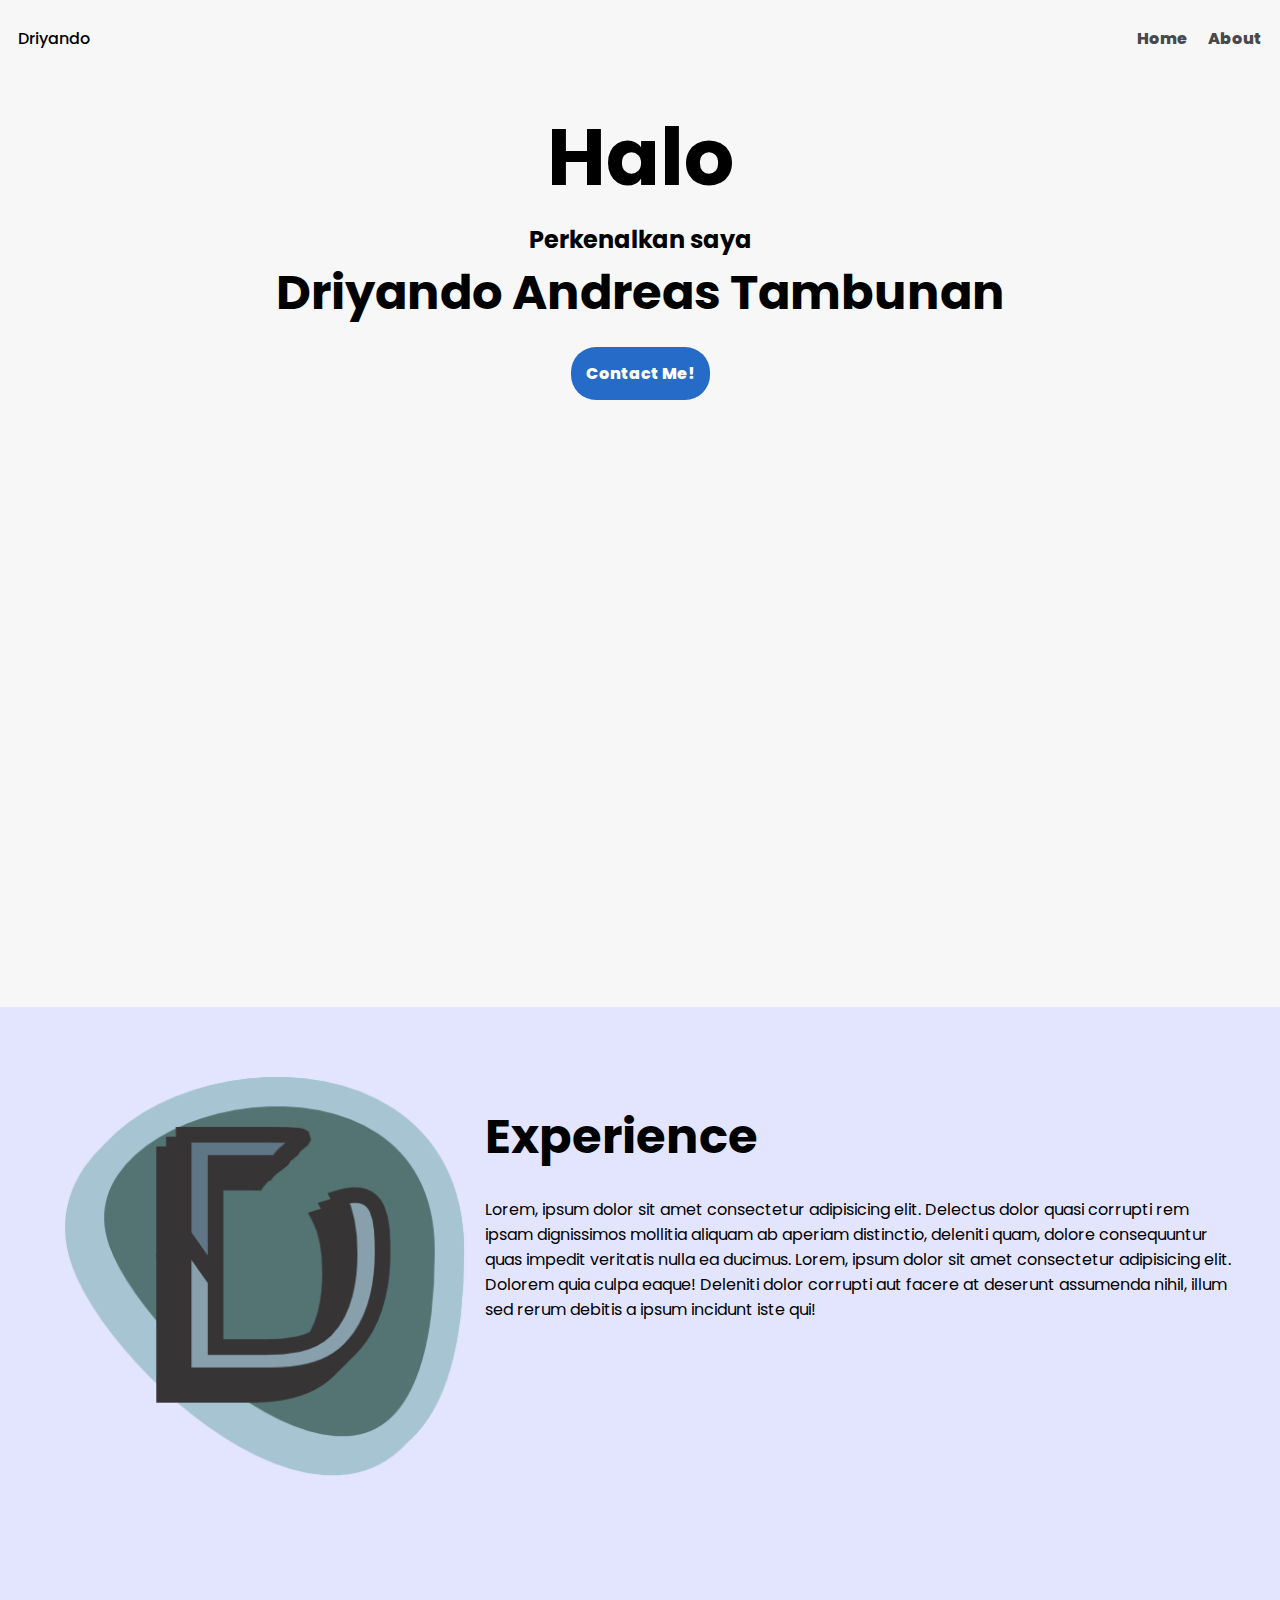
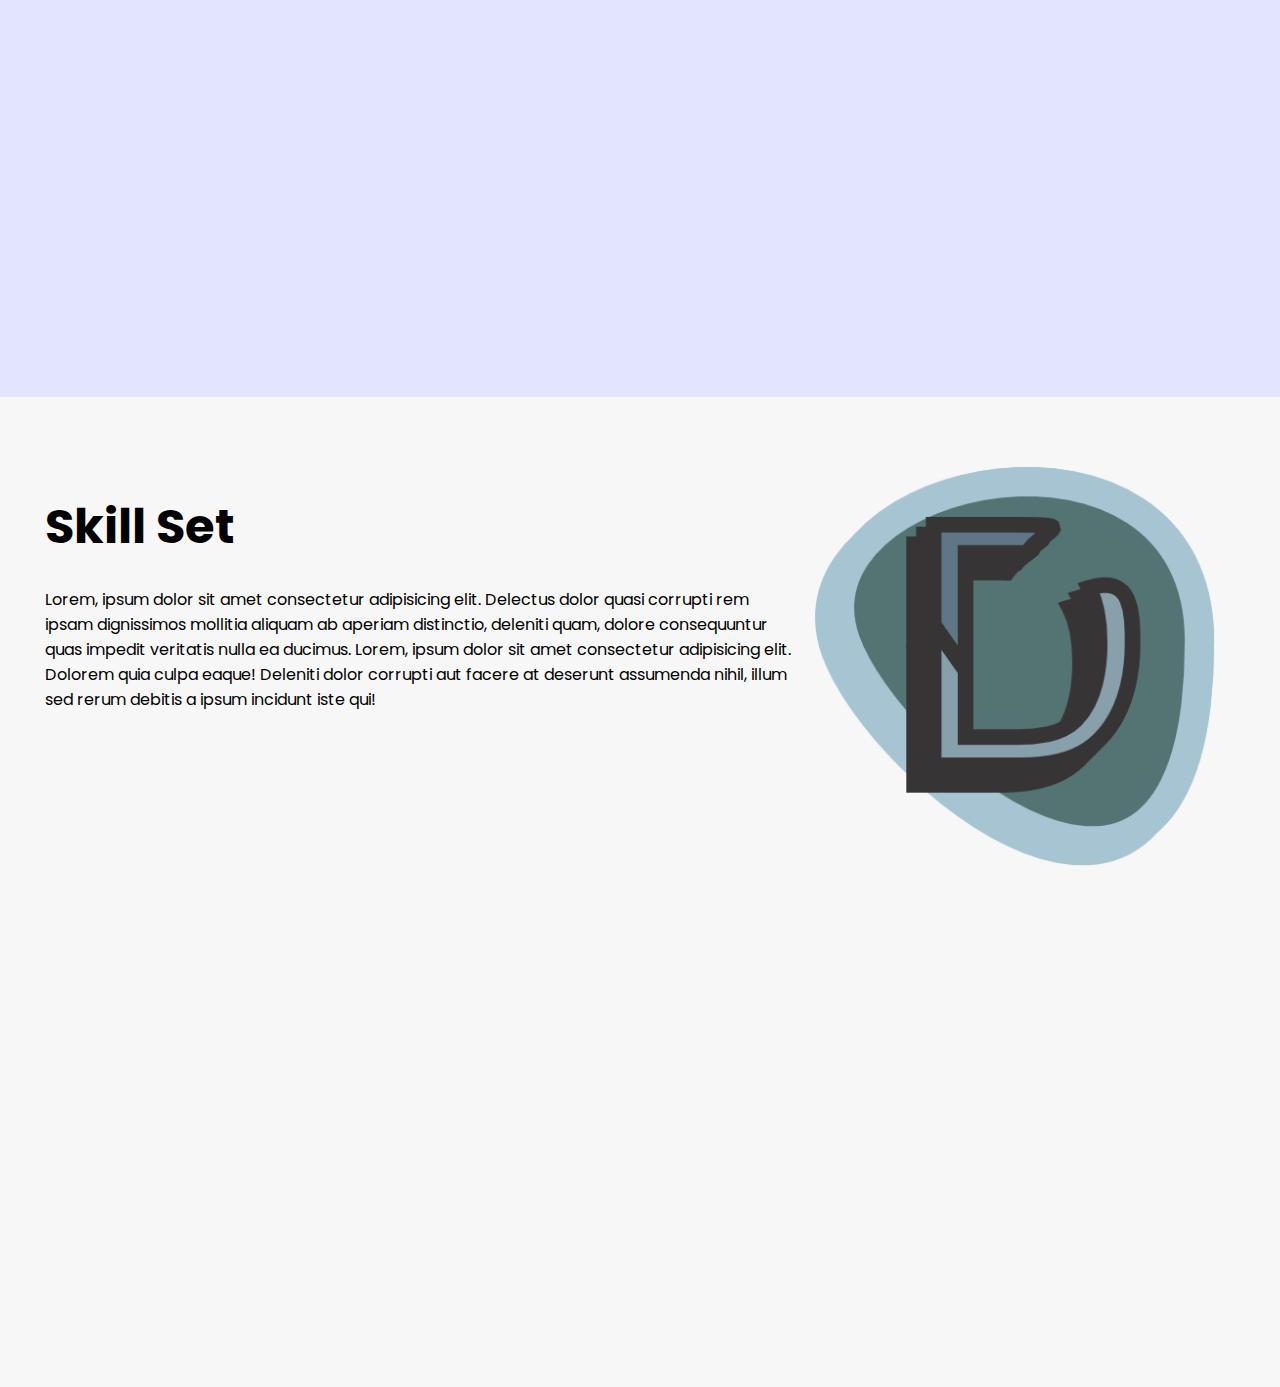
==== index.html @ 817a97de "Portfolio Website dengan HTML+CSS+JS" ====
<!DOCTYPE html>
<html lang="en">
  <head>
    <meta charset="UTF-8" />
    <meta http-equiv="X-UA-Compatible" content="IE=edge" />
    <meta name="viewport" content="width=device-width, initial-scale=1.0" />
    <link rel="preconnect" href="https://fonts.googleapis.com" />
    <link rel="preconnect" href="https://fonts.gstatic.com" crossorigin />
    <link rel="icon" href="/src/img/icon/dat-1.png" type="image/gif" />
    <link
      href="https://fonts.googleapis.com/css2?family=Poppins:wght@300&display=swap"
      rel="stylesheet"
    />
    <title>Driyando Andreas Tambunan</title>
    <link rel="stylesheet" href="/src/css/index.css" />
  </head>
  <body>
    <nav class="nav">
      <div>
        <!-- <a href="#"
          ><img class="logo" src="/src/img/icon/dat-1.png" alt="DAT"
        /></a> -->
      </div>
      <div class="nav-title">
        Driyando
      </div>
      <div class="nav-items">
        <ul>
          <li><a href="#">Home</a></li>
          <li><a href="#">About</a></li>
        </ul>
      </div>
      <div class="mobile">
        <button>
          <img
            onclick="toggle()"
            class="mobile-menu"
            src="/src/img/icon/menu.png"
            alt=""
          />
        </button>
        <ul class="nav-mobile" id="toggleMobile">
          <li><a href="#">Home</a></li>
          <li><a href="#">About</a></li>
        </ul>
      </div>
    </nav>
    <section class="container">
      <h1 class="greeting">Halo</h1>
      <h3 class="intro">Perkenalkan saya</h3>
      <h1 class="name">Driyando Andreas Tambunan</h1>
      <div class="btn-wrapper">
        <a href="#" class="btn-large">Contact Me!</a>
      </div>
    </section>
    <section class="container-flex-secondary">
      <div class="container-content">
        <img class="img-responsive" src="./src/img/icon/dat.png" alt="" />
      </div>
      <div class="container-content">
        <h3>Experience</h3>
        <p class="txt-justify">Lorem, ipsum dolor sit amet consectetur adipisicing elit. Delectus dolor quasi corrupti rem ipsam dignissimos mollitia aliquam ab aperiam distinctio, deleniti quam, dolore consequuntur quas impedit veritatis nulla ea ducimus. Lorem, ipsum dolor sit amet consectetur adipisicing elit. Dolorem quia culpa eaque! Deleniti dolor corrupti aut facere at deserunt assumenda nihil, illum sed rerum debitis a ipsum incidunt iste qui! </p>
      </div>
    </section>
    <section class="container-flex-primary">
      <div class="container-content">
        <h3>Skill Set</h3>
        <p class="txt-justify">Lorem, ipsum dolor sit amet consectetur adipisicing elit. Delectus dolor quasi corrupti rem ipsam dignissimos mollitia aliquam ab aperiam distinctio, deleniti quam, dolore consequuntur quas impedit veritatis nulla ea ducimus. Lorem, ipsum dolor sit amet consectetur adipisicing elit. Dolorem quia culpa eaque! Deleniti dolor corrupti aut facere at deserunt assumenda nihil, illum sed rerum debitis a ipsum incidunt iste qui! </p>
      </div>
      <div class="container-content">
        <img class="img-responsive" src="./src/img/icon/dat.png" alt="" />
      </div>
    </section>
  </body>
  <script src="/src/js/index.js"></script>
</html>
---- src/css/index.css ----
body {
  font-family: "Poppins", sans-serif;
  margin: 0;
  background-color: #f7f7f7;
}
h3{
  margin-block-start: 0.5em;
  margin-block-end: 0.5em;
  font-size: 3rem;
}
nav {
  background-color: #f7f7f7;
  position: sticky;
  top: 0;
  display: flex;
  padding: 1em 0.5em;
}
ul {
  margin: 0;
  list-style: none;
}
li {
  padding: 10px;
  display: block;
  float: left;
}
a {
  color: #48494b;
  text-decoration: none;
  font-weight: 800;
}
.nav-title {
  display: inline-block;
  padding: 10px;
  font-weight: 500;
}
.nav-items {
  display: flex;
  margin-left: auto;
  font-weight: 600;
}
.logo {
  width: 39px;
  height: auto;
}
.mobile {
  display: flex;
  margin-left: auto;
}
.mobile-menu {
  display: flex;
  width: 32px;
  height: 32px;
  padding: 5px;
  cursor: pointer;
}
.nav-mobile {
  position: absolute;
  top: 70px;
  left: 0;
  right: 0;
  background-color: #f7f7f7;
  transform: translateX(-100%);
  transition: 0.6s;
}
.show-mobile-item{
  transform: translateX(-0%);
  transition: 0.6s;
}
.nav-logo {
  padding: 10px;
  width: 32px;
  height: 32px;
}
.container{
    padding: 15px;
    height: 100vh;
}
.greeting{
    margin: 5px;
    text-align: center;
    font-size: 5rem;
}
.intro{
    margin: 0;
    text-align: center;
    font-size: 1.5rem;
}
.name{
    margin-top: 0;
    text-align: center;
    font-size: 3rem;
}
button{
  border: none;
  margin: 0;
  padding: 0;
  background-color: transparent;
}
.btn-large{
  border-radius: 25px;
  background-color: rgb(37, 107, 199);
  padding: 15px;
  text-align: center;
  color: #ffff;
}
.btn-large:hover{
  background-color: #072531;
  transition: 0.5s ease-in;
}
.btn-wrapper{
  text-align: center;
}
.container-flex-secondary{
  background-color: rgb(227, 229, 255);
  justify-content: space-around;
  padding: 45px;
  display: flex;
  height: 100vh;
}
.container-flex-primary{
  background-color: #f7f7f7;
  justify-content: space-around;
  padding: 45px;
  height: 100vh;
  display: flex;
}
.container-content{
  padding-top: 25px;
  padding-bottom: 25px;
}
.img-responsive{
  width: 420px;
  height: auto;
  padding-left: 20px;
  padding-right: 20px;
}
.txt-jutify{
  text-align: justify;
}
li>a:hover{
  color: #42b8e7;
}
@media only screen and (max-width: 640px) {
  .nav-items {
    display: none;
  }
  li {
    text-align: center;
    float: none;
  }
  ul {
    padding: 0;
  }
  .img-responsive{
    width: 300px;
    height: auto;
  }
  .container-flex-primary{
    flex-direction: column;
    padding: 45px;
    display: flex;
    height: auto;
  }
  .container-flex-secondary{
    flex-direction: column;
    padding: 45px;
    display: flex;
    height: auto;
  }
  .container-content{
    display: flex;
    align-self: center;
    flex-direction: column;
  }
}
@media only screen and (min-width: 641px) {
  .mobile {
    display: none;
  }
  .img-responsive{
    width: 260px;
    height: auto;
    padding-left: 20px;
    padding-right: 20px;
  }
  .mobile-menu {
    display: none;
  }
  .nav-menu {
    display: none;
  }
}
@media only screen and (min-width: 980px) {
  .mobile {
    display: none;
  }
  .img-responsive{
    width: 400px;
    height: auto;
    padding-left: 20px;
    padding-right: 20px;
  }
  .mobile-menu {
    display: none;
  }
  .nav-menu {
    display: none;
  }
}
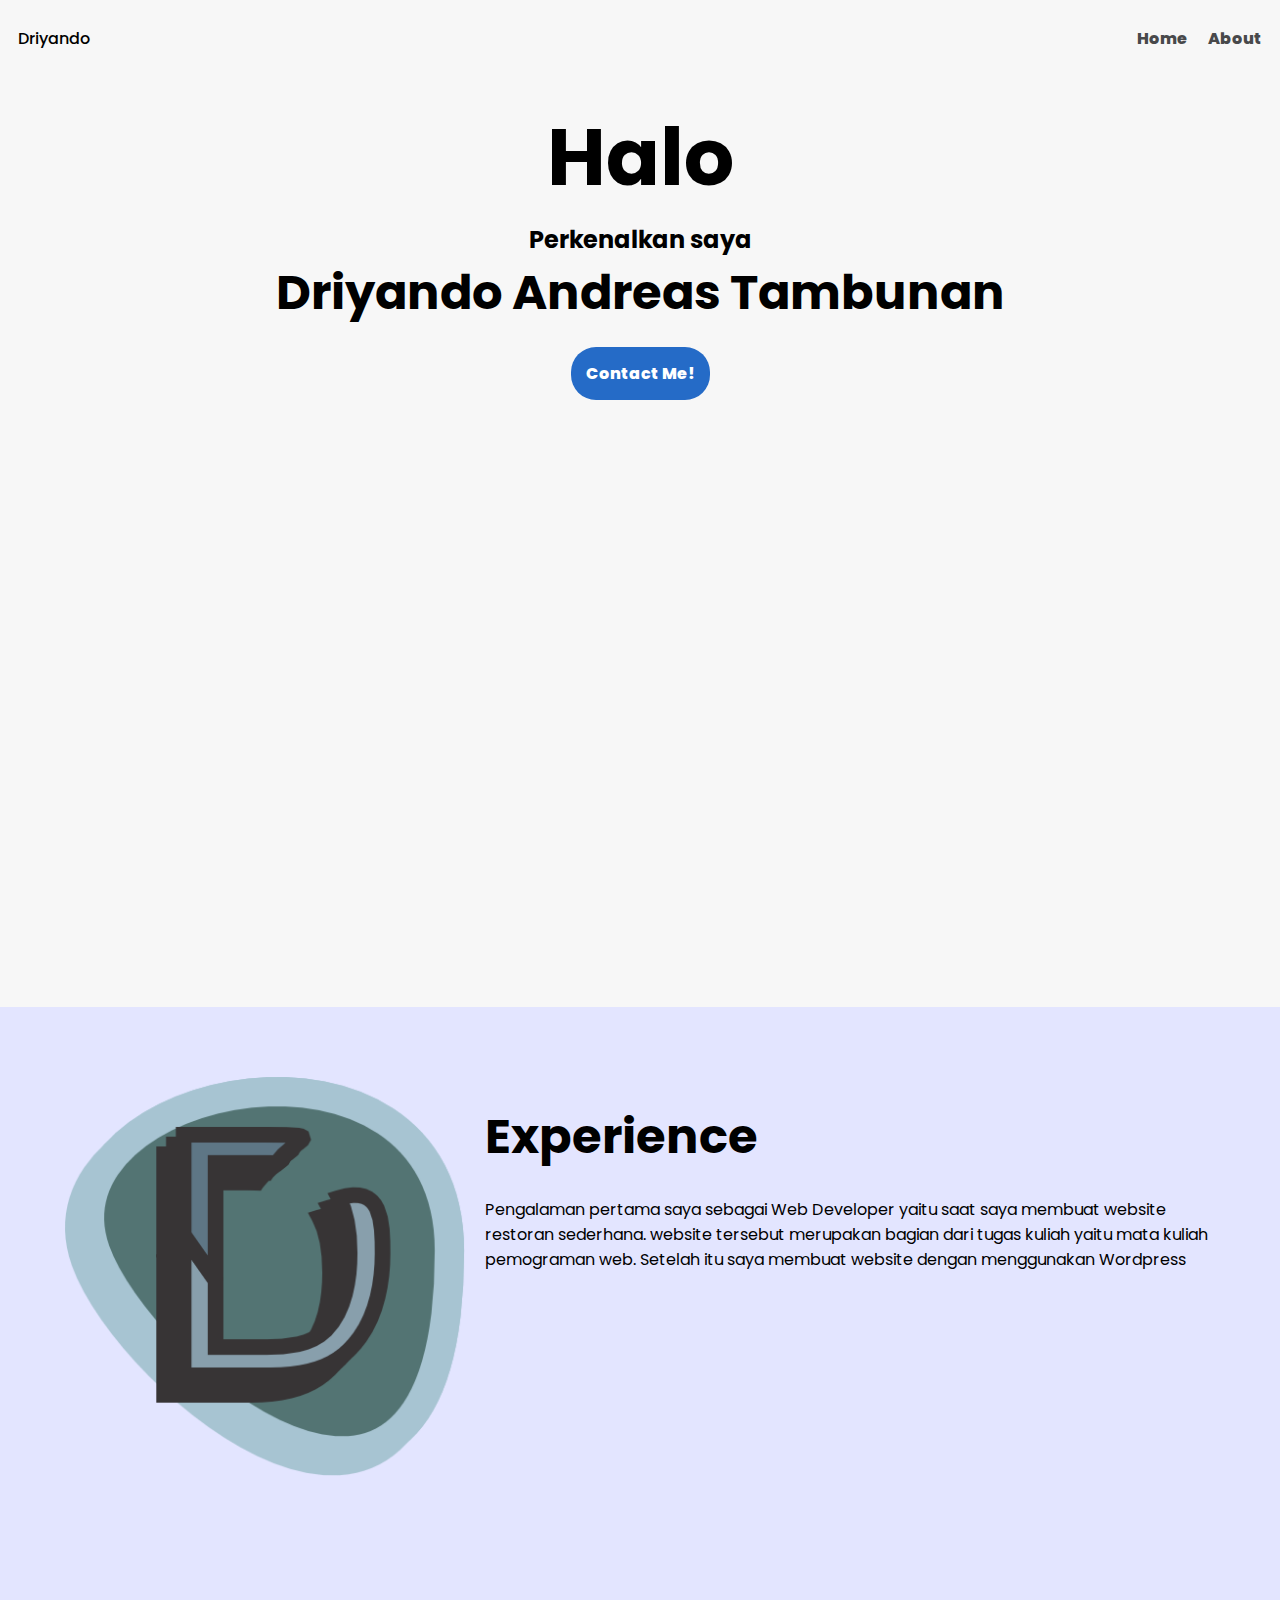
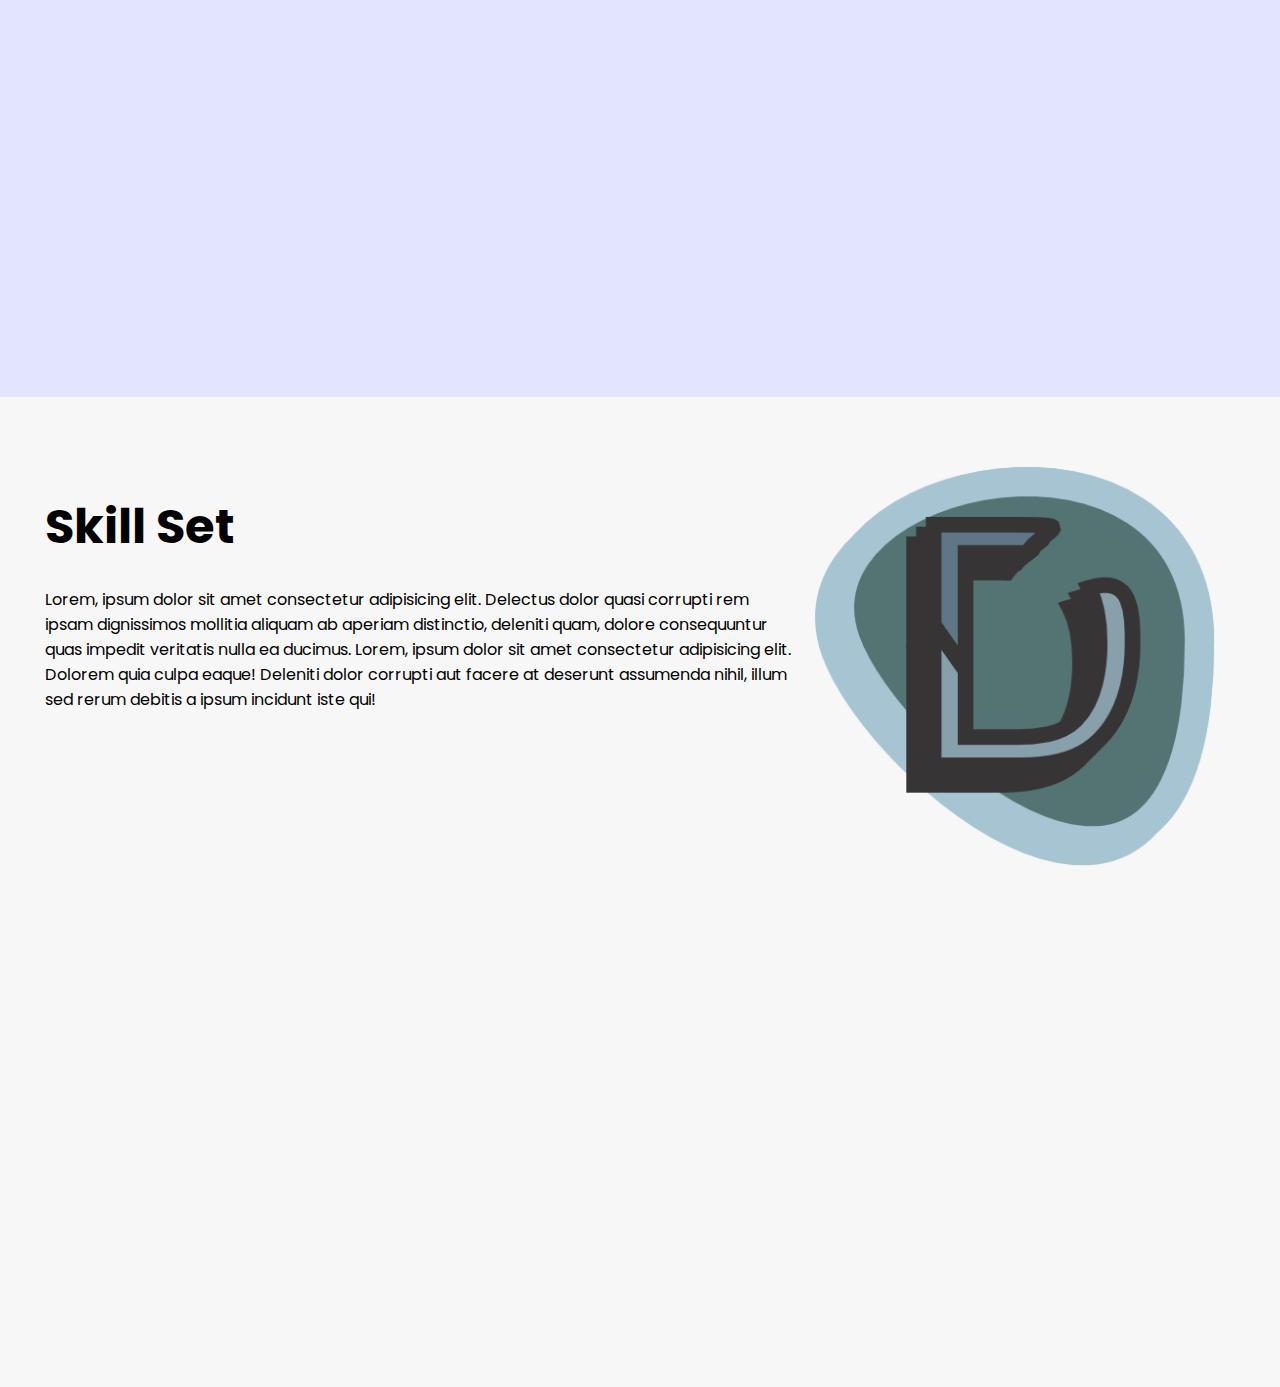
==== commit 93521afc: "Update content experience" ====
--- a/index.html
+++ b/index.html
@@ -59,7 +59,7 @@
       </div>
       <div class="container-content">
         <h3>Experience</h3>
-        <p class="txt-justify">Lorem, ipsum dolor sit amet consectetur adipisicing elit. Delectus dolor quasi corrupti rem ipsam dignissimos mollitia aliquam ab aperiam distinctio, deleniti quam, dolore consequuntur quas impedit veritatis nulla ea ducimus. Lorem, ipsum dolor sit amet consectetur adipisicing elit. Dolorem quia culpa eaque! Deleniti dolor corrupti aut facere at deserunt assumenda nihil, illum sed rerum debitis a ipsum incidunt iste qui! </p>
+        <p class="txt-justify">Pengalaman pertama saya sebagai Web Developer yaitu saat saya membuat website restoran sederhana. website tersebut merupakan bagian dari tugas kuliah yaitu mata kuliah pemograman web. Setelah itu saya membuat website dengan menggunakan Wordpress </p>
       </div>
     </section>
     <section class="container-flex-primary">
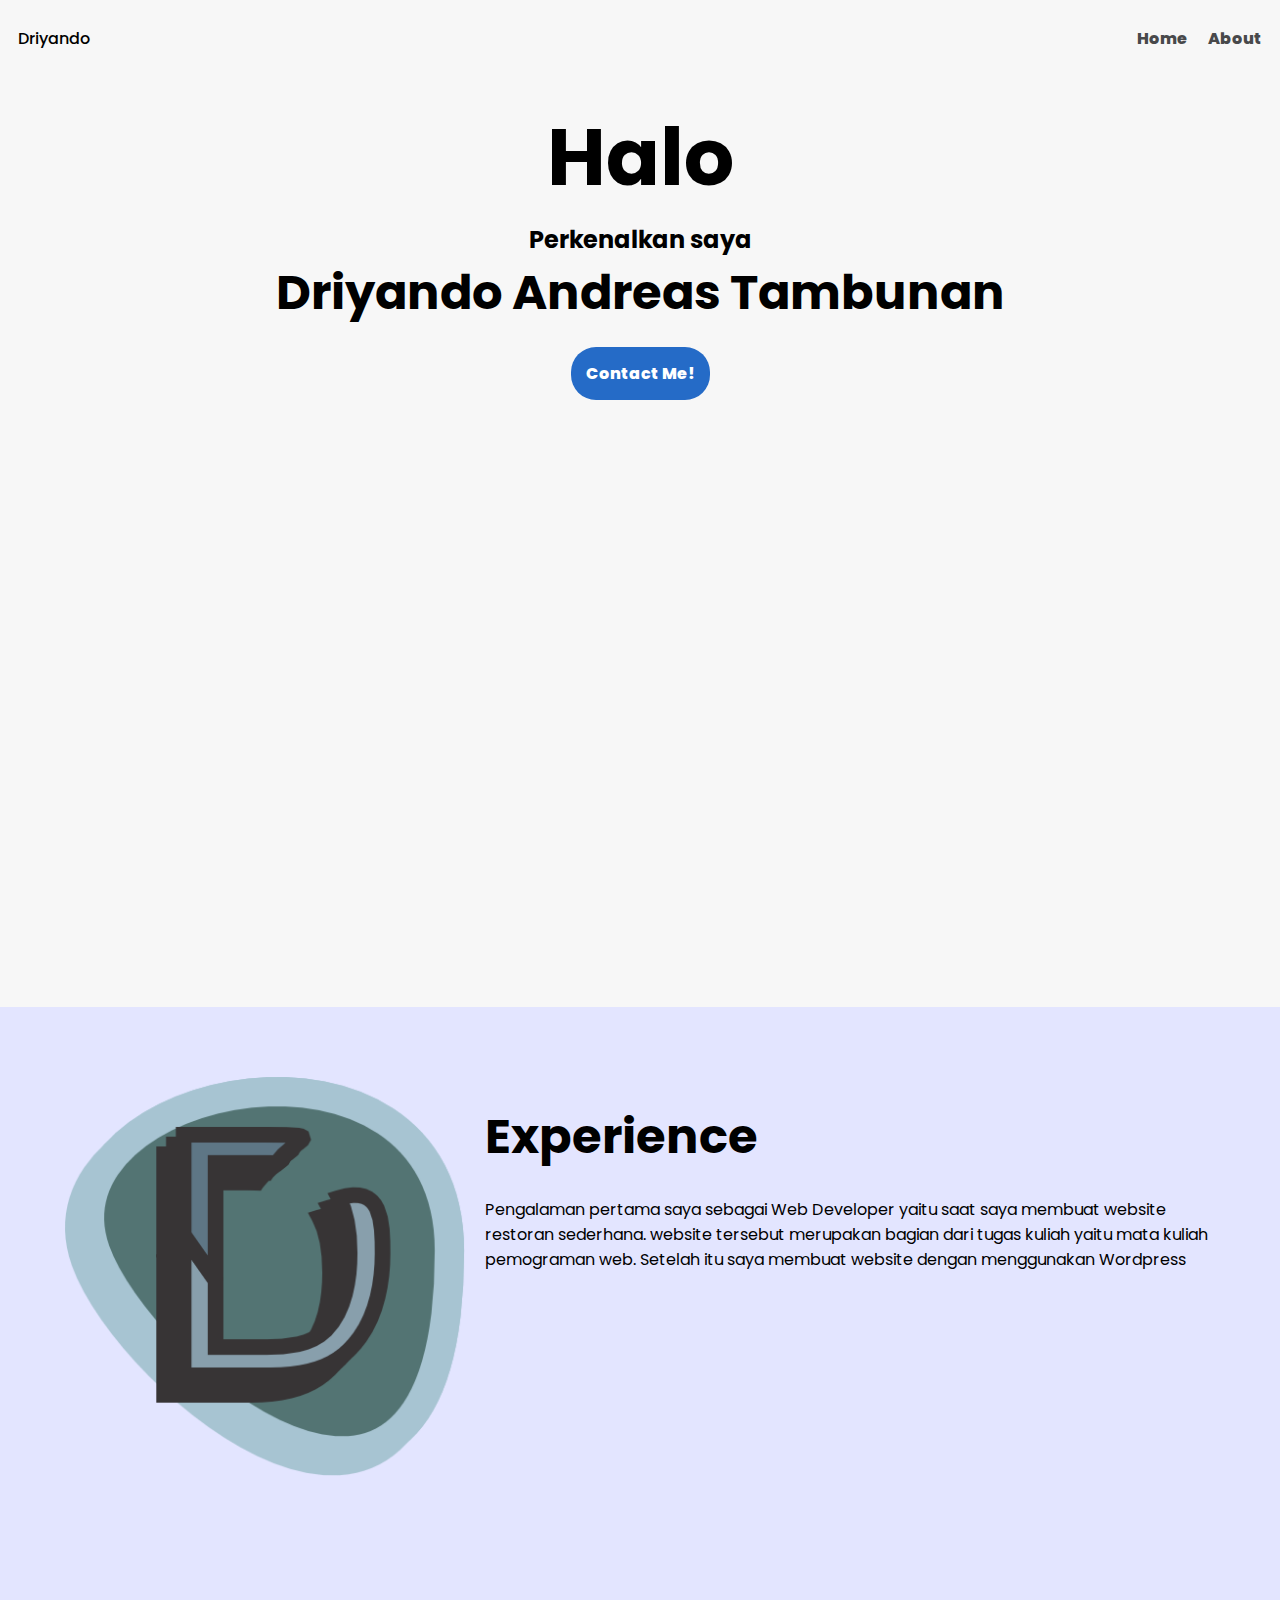
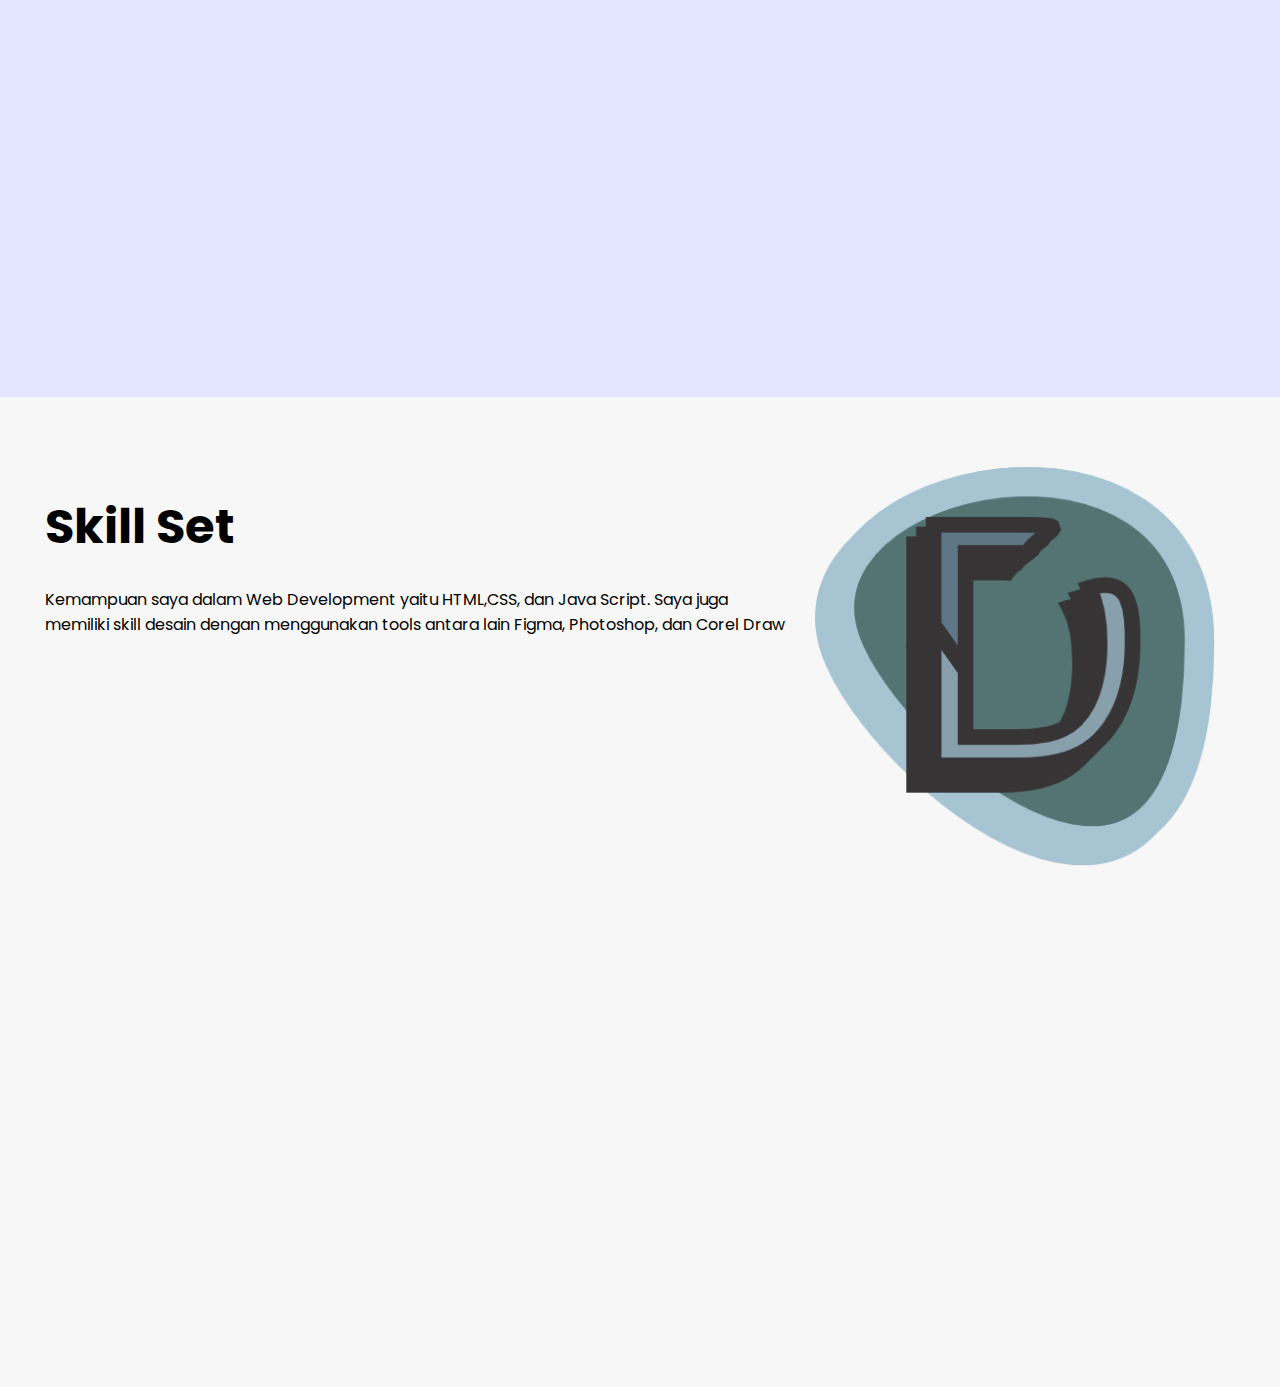
==== commit 6de53d70: "Update content skill set" ====
--- a/index.html
+++ b/index.html
@@ -65,7 +65,7 @@
     <section class="container-flex-primary">
       <div class="container-content">
         <h3>Skill Set</h3>
-        <p class="txt-justify">Lorem, ipsum dolor sit amet consectetur adipisicing elit. Delectus dolor quasi corrupti rem ipsam dignissimos mollitia aliquam ab aperiam distinctio, deleniti quam, dolore consequuntur quas impedit veritatis nulla ea ducimus. Lorem, ipsum dolor sit amet consectetur adipisicing elit. Dolorem quia culpa eaque! Deleniti dolor corrupti aut facere at deserunt assumenda nihil, illum sed rerum debitis a ipsum incidunt iste qui! </p>
+        <p class="txt-justify">Kemampuan saya dalam Web Development yaitu HTML,CSS, dan Java Script. Saya juga memiliki skill desain dengan menggunakan tools antara lain Figma, Photoshop, dan Corel Draw</p>
       </div>
       <div class="container-content">
         <img class="img-responsive" src="./src/img/icon/dat.png" alt="" />
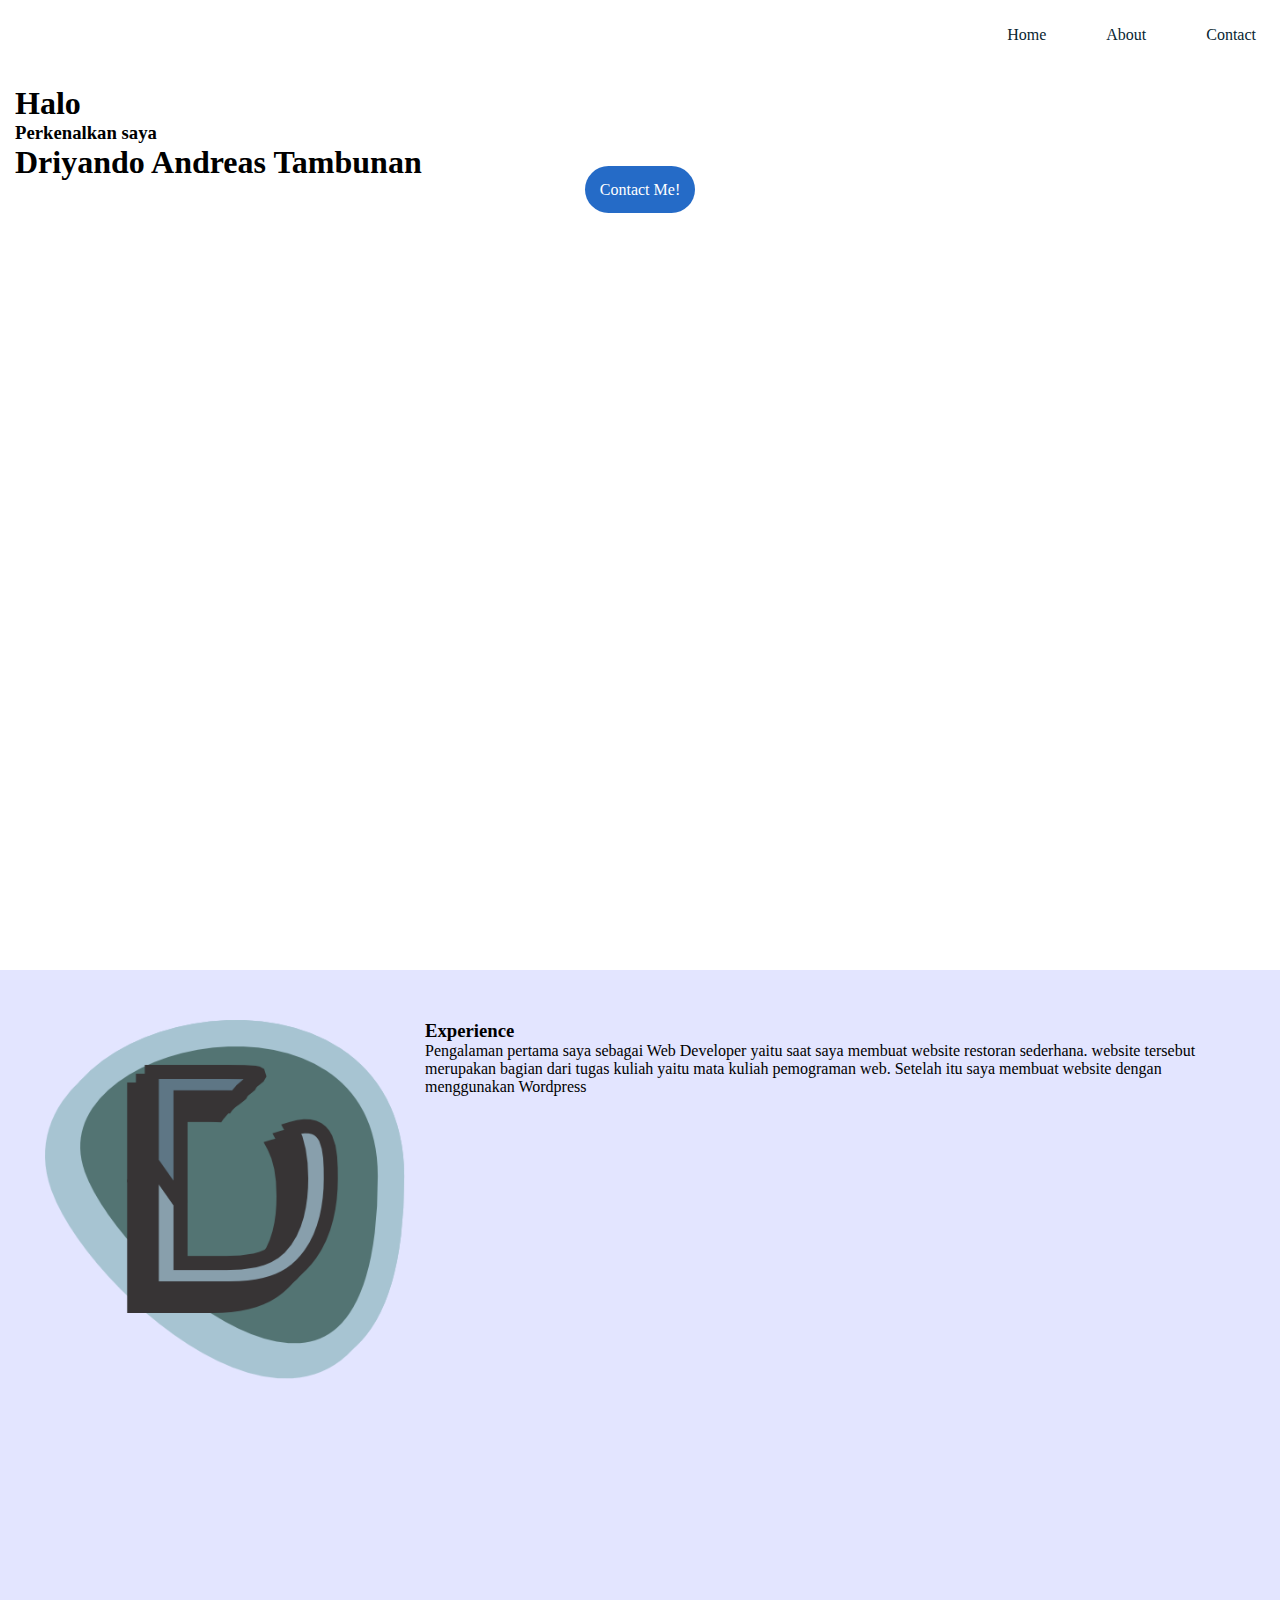
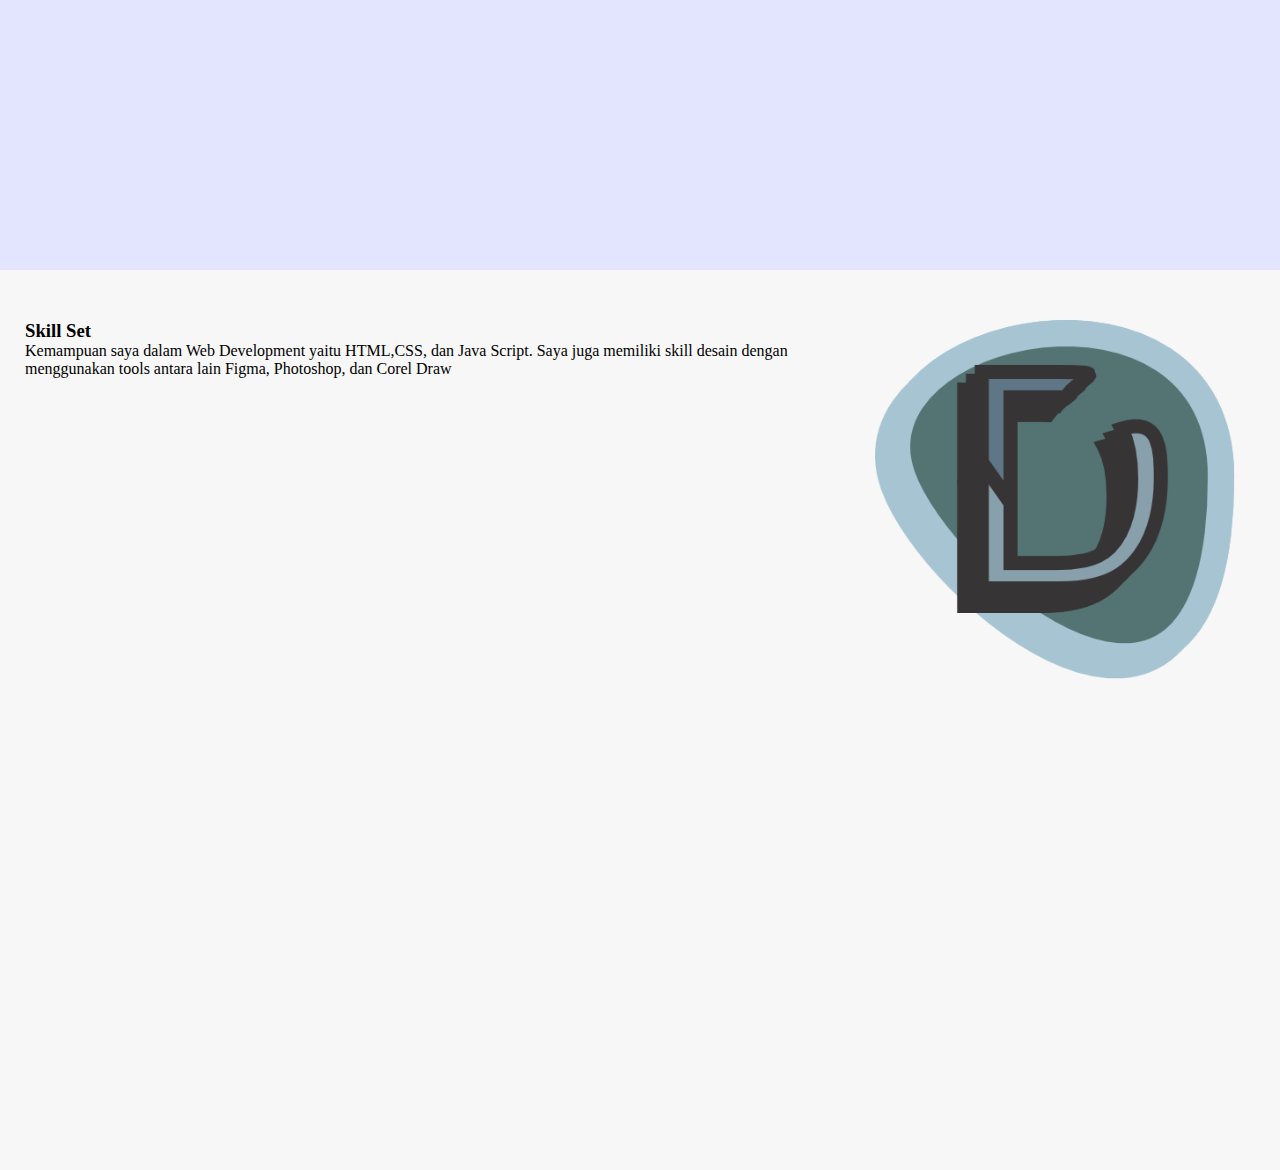
==== commit 1b0130c0: "Update mobile menu humberger" ====
--- a/index.html
+++ b/index.html
@@ -15,13 +15,13 @@
     <link rel="stylesheet" href="/src/css/index.css" />
   </head>
   <body>
-    <nav class="nav">
-      <div>
-        <!-- <a href="#"
+    <nav class="navbar">
+      <!-- <div>
+        <a href="#"
           ><img class="logo" src="/src/img/icon/dat-1.png" alt="DAT"
-        /></a> -->
-      </div>
-      <div class="nav-title">
+        /></a>
+      </div> -->
+      <!-- <div class="nav-title">
         Driyando
       </div>
       <div class="nav-items">
@@ -29,8 +29,14 @@
           <li><a href="#">Home</a></li>
           <li><a href="#">About</a></li>
         </ul>
-      </div>
-      <div class="mobile">
+      </div> -->
+        <a href="#" class="nav-barnding"></a>
+        <ul class="nav-menu">
+          <li class="nav-item"><a href="#" class="nav-link">Home</a></li>
+          <li class="nav-item"><a href="#" class="nav-link">About</a></li>
+          <li class="nav-item"><a href="#" class="nav-link">Contact</a></li>
+        </ul>
+      <!-- <div class="mobile">
         <button>
           <img
             onclick="toggle()"
@@ -43,6 +49,11 @@
           <li><a href="#">Home</a></li>
           <li><a href="#">About</a></li>
         </ul>
+      </div> -->
+      <div class="humberger">
+         <span class="bar"></span>
+         <span class="bar"></span>
+         <span class="bar"></span>
       </div>
     </nav>
     <section class="container">
--- a/src/css/index.css
+++ b/src/css/index.css
@@ -1,4 +1,4 @@
-body {
+/* body {
   font-family: "Poppins", sans-serif;
   margin: 0;
   background-color: #f7f7f7;
@@ -71,12 +71,12 @@
   padding: 10px;
   width: 32px;
   height: 32px;
-}
+} */
 .container{
     padding: 15px;
     height: 100vh;
 }
-.greeting{
+/* .greeting{
     margin: 5px;
     text-align: center;
     font-size: 5rem;
@@ -90,7 +90,7 @@
     margin-top: 0;
     text-align: center;
     font-size: 3rem;
-}
+} */
 button{
   border: none;
   margin: 0;
@@ -114,14 +114,14 @@
 .container-flex-secondary{
   background-color: rgb(227, 229, 255);
   justify-content: space-around;
-  padding: 45px;
+  padding: 25px;
   display: flex;
   height: 100vh;
 }
 .container-flex-primary{
   background-color: #f7f7f7;
   justify-content: space-around;
-  padding: 45px;
+  padding: 25px;
   height: 100vh;
   display: flex;
 }
@@ -135,13 +135,16 @@
   padding-left: 20px;
   padding-right: 20px;
 }
-.txt-jutify{
+/* .txt-jutify{
   text-align: justify;
 }
 li>a:hover{
   color: #42b8e7;
-}
+} */
 @media only screen and (max-width: 640px) {
+  .bar{
+    display: block;
+  }
   .nav-items {
     display: none;
   }
@@ -207,4 +210,87 @@
   .nav-menu {
     display: none;
   }
+}
+*{
+  padding: 0;
+  margin: 0;
+  box-sizing: border-box;
+}
+header{
+  background-color: #f7f7f7;
+}
+li{
+  list-style: none;
+}
+a{
+  color: #072531;
+  text-decoration: none;
+}
+.navbar{
+  min-height: 70px;
+  display: flex;
+  justify-content: space-between;
+  align-items: center;
+  padding: 0 24px;
+}
+.nav-menu{
+  display: flex;
+  justify-content: space-between;
+  align-items: center;
+  gap: 60px;
+}
+.nav-branding{
+  font-size: 2rem;
+}
+.nav-link{
+  transition: 0.7s ease;
+}
+.nav-link:hover{
+  color: #ffff;
+}
+
+/* humberger menu  */
+.humberger{
+  display: none;
+  cursor: pointer;
+}
+.bar{
+  display: block;
+  width: 25px;
+  height: 3px;
+  margin: 5px auto;
+  -webkit-transition: all 0.5s ease-in-out;
+  transition: all 0.5s ease-in-out;
+  background-color: black;
+}
+@media(max-width:768px){
+  .humberger{
+    display: block;
+  }
+  .humberger.active .bar:nth-child(2){
+    opacity: 0;
+  }
+  .humberger.active .bar:nth-child(1){
+    transform: translateY(8px)rotate(45deg);
+  }
+  .humberger.active .bar:nth-child(3){
+    transform: translateY(-8px)rotate(-45deg);
+  }
+  .nav-menu{
+    position: fixed;
+    left: -100%;
+    top: 70px;
+    gap: 0;
+    flex-direction: column;
+    background-color: #f7f7f7;
+    width: 100%;
+    text-align: center;
+    transition: 0.5s;
+  }
+  .nav-item{
+    margin: 16px 0;
+  }
+  .nav-menu.active{
+    left: 0;
+  }
 }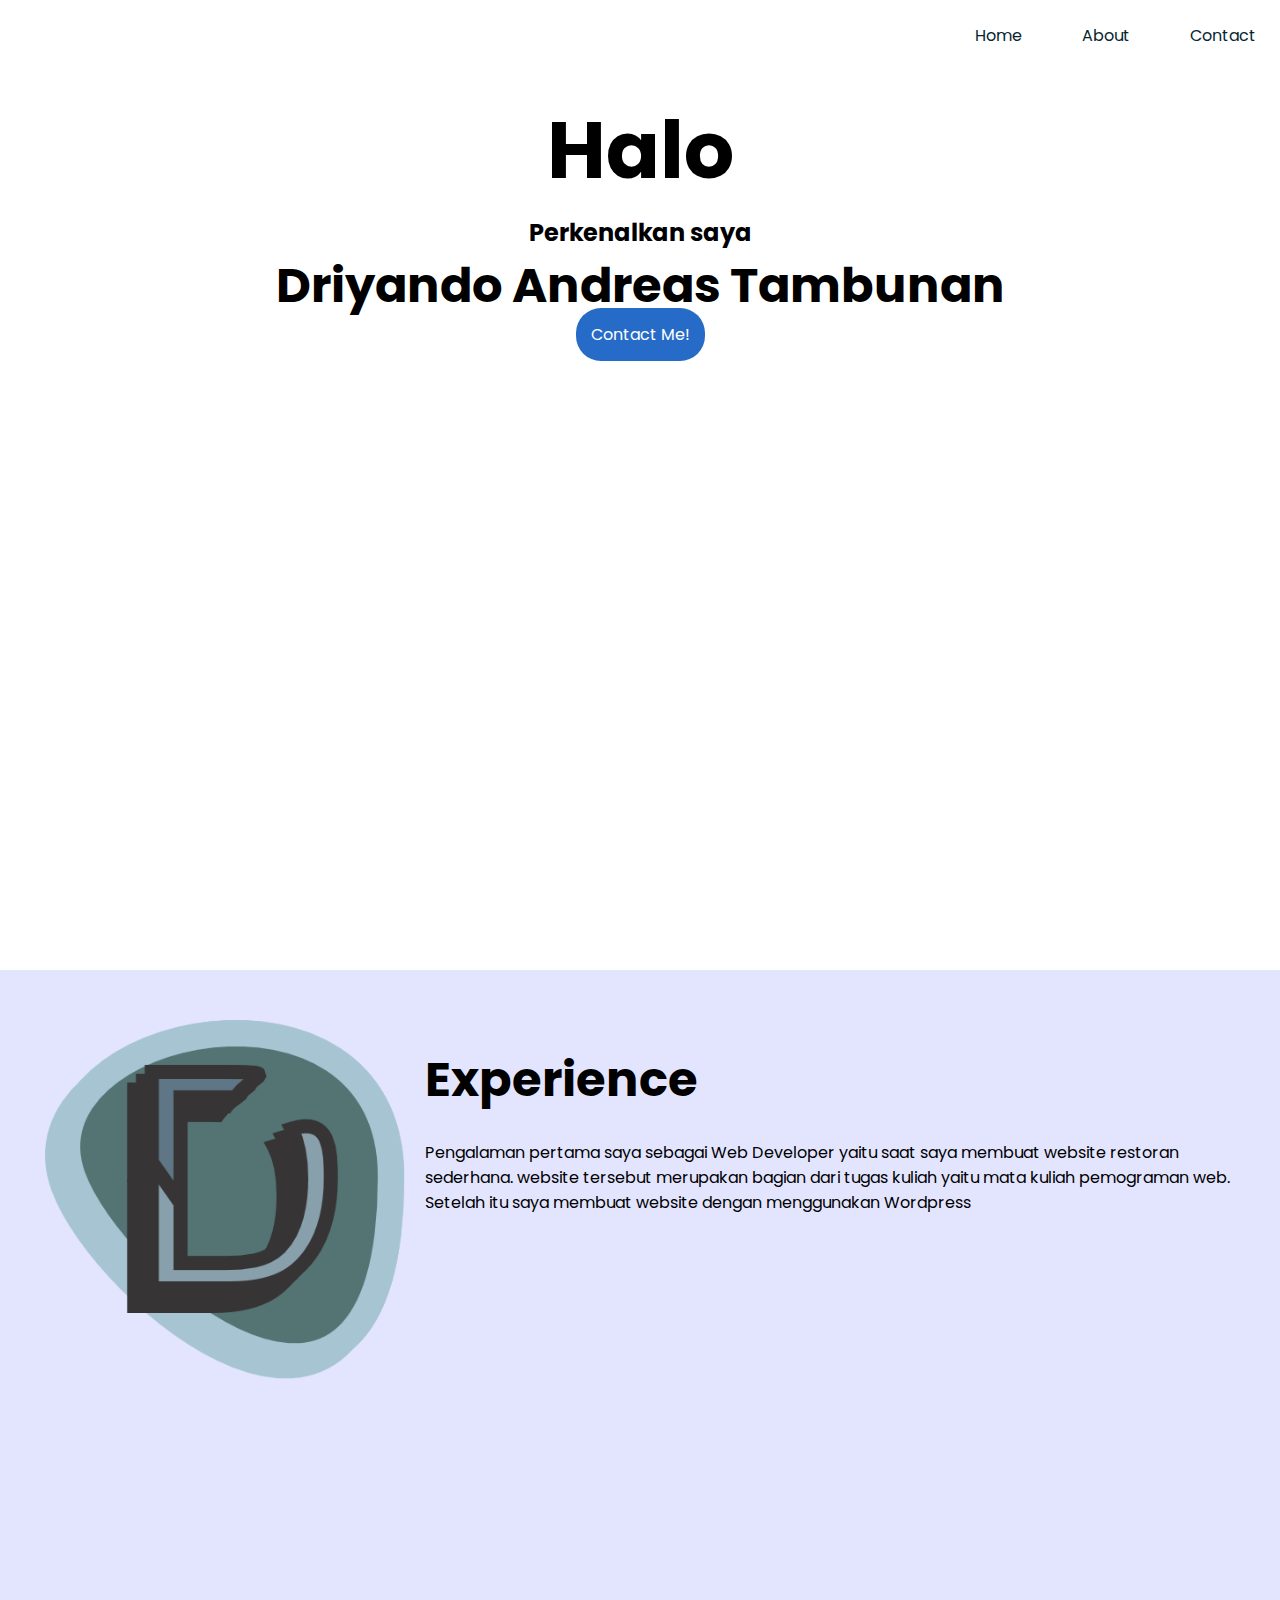
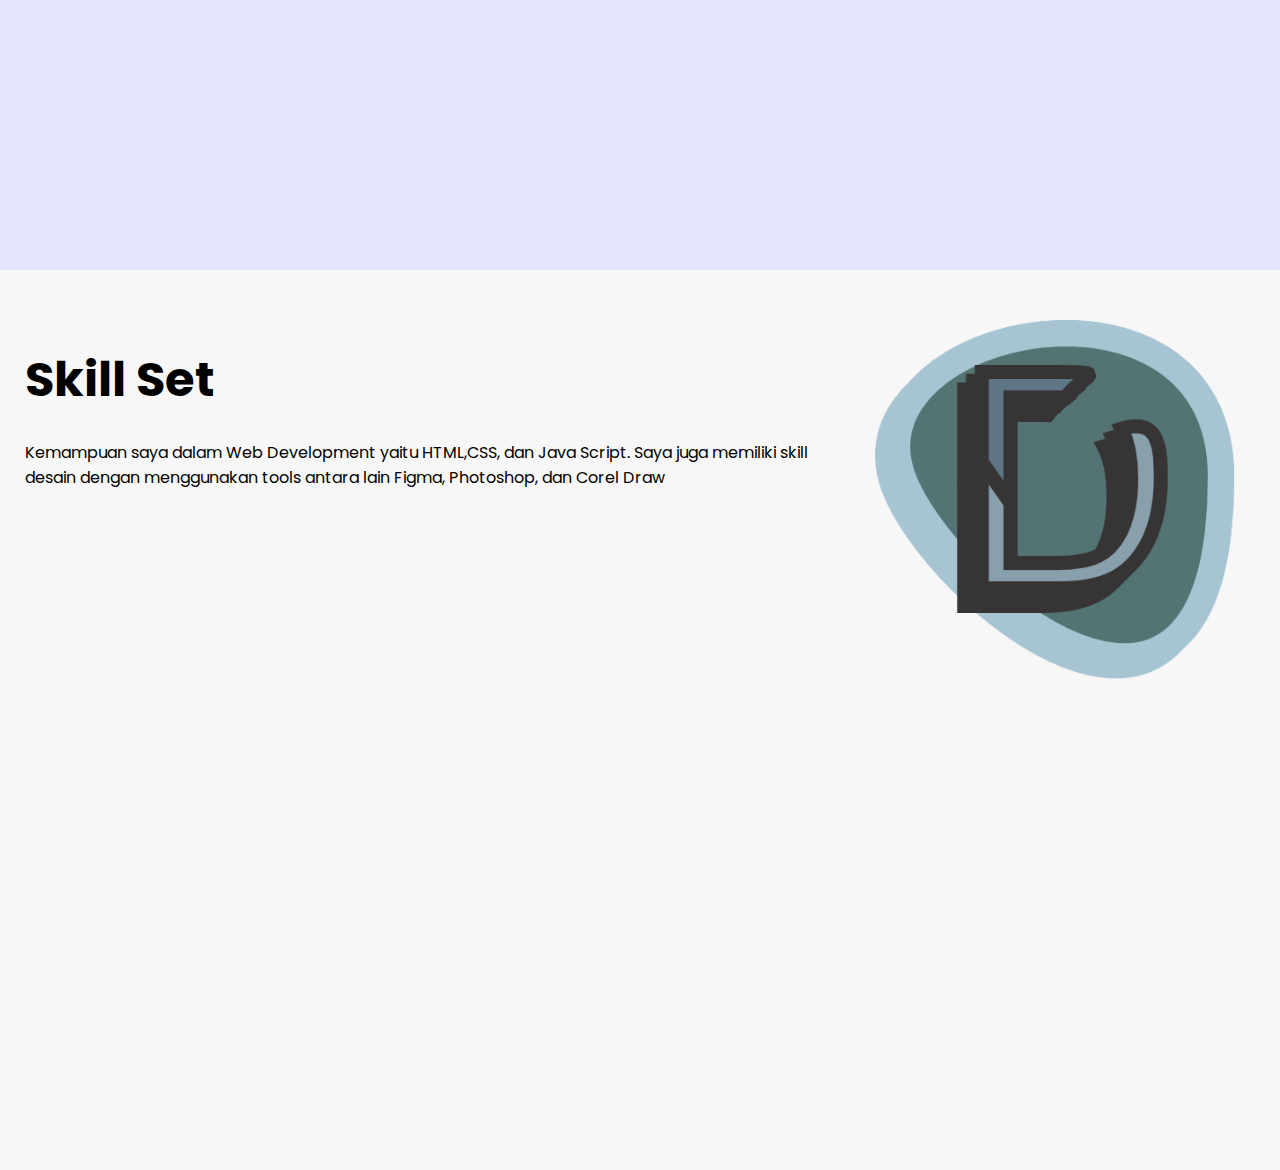
==== commit 26490bc0: "Update structure" ====
--- a/index.html
+++ b/index.html
@@ -16,40 +16,12 @@
   </head>
   <body>
     <nav class="navbar">
-      <!-- <div>
-        <a href="#"
-          ><img class="logo" src="/src/img/icon/dat-1.png" alt="DAT"
-        /></a>
-      </div> -->
-      <!-- <div class="nav-title">
-        Driyando
-      </div>
-      <div class="nav-items">
-        <ul>
-          <li><a href="#">Home</a></li>
-          <li><a href="#">About</a></li>
-        </ul>
-      </div> -->
         <a href="#" class="nav-barnding"></a>
         <ul class="nav-menu">
           <li class="nav-item"><a href="#" class="nav-link">Home</a></li>
           <li class="nav-item"><a href="#" class="nav-link">About</a></li>
           <li class="nav-item"><a href="#" class="nav-link">Contact</a></li>
         </ul>
-      <!-- <div class="mobile">
-        <button>
-          <img
-            onclick="toggle()"
-            class="mobile-menu"
-            src="/src/img/icon/menu.png"
-            alt=""
-          />
-        </button>
-        <ul class="nav-mobile" id="toggleMobile">
-          <li><a href="#">Home</a></li>
-          <li><a href="#">About</a></li>
-        </ul>
-      </div> -->
       <div class="humberger">
          <span class="bar"></span>
          <span class="bar"></span>
--- a/src/css/index.css
+++ b/src/css/index.css
@@ -1,82 +1,51 @@
-/* body {
+*{
   font-family: "Poppins", sans-serif;
+  padding: 0;
   margin: 0;
+  box-sizing: border-box;
+}
+header{
   background-color: #f7f7f7;
+}
+li{
+  list-style: none;
+}
+a{
+  color: #072531;
+  text-decoration: none;
+}
+.navbar{
+  min-height: 70px;
+  display: flex;
+  justify-content: space-between;
+  align-items: center;
+  padding: 0 24px;
+}
+.nav-menu{
+  display: flex;
+  justify-content: space-between;
+  align-items: center;
+  gap: 60px;
+}
+.nav-branding{
+  font-size: 2rem;
+}
+.nav-link{
+  transition: 0.7s ease;
+}
+.nav-link:hover{
+  color: #ffff;
 }
 h3{
   margin-block-start: 0.5em;
   margin-block-end: 0.5em;
   font-size: 3rem;
 }
-nav {
-  background-color: #f7f7f7;
-  position: sticky;
-  top: 0;
-  display: flex;
-  padding: 1em 0.5em;
-}
-ul {
-  margin: 0;
-  list-style: none;
-}
-li {
-  padding: 10px;
-  display: block;
-  float: left;
-}
-a {
-  color: #48494b;
-  text-decoration: none;
-  font-weight: 800;
-}
-.nav-title {
-  display: inline-block;
-  padding: 10px;
-  font-weight: 500;
-}
-.nav-items {
-  display: flex;
-  margin-left: auto;
-  font-weight: 600;
-}
-.logo {
-  width: 39px;
-  height: auto;
-}
-.mobile {
-  display: flex;
-  margin-left: auto;
-}
-.mobile-menu {
-  display: flex;
-  width: 32px;
-  height: 32px;
-  padding: 5px;
-  cursor: pointer;
-}
-.nav-mobile {
-  position: absolute;
-  top: 70px;
-  left: 0;
-  right: 0;
-  background-color: #f7f7f7;
-  transform: translateX(-100%);
-  transition: 0.6s;
-}
-.show-mobile-item{
-  transform: translateX(-0%);
-  transition: 0.6s;
-}
-.nav-logo {
-  padding: 10px;
-  width: 32px;
-  height: 32px;
-} */
 .container{
     padding: 15px;
     height: 100vh;
 }
-/* .greeting{
+.greeting{
     margin: 5px;
     text-align: center;
     font-size: 5rem;
@@ -90,7 +59,7 @@
     margin-top: 0;
     text-align: center;
     font-size: 3rem;
-} */
+}
 button{
   border: none;
   margin: 0;
@@ -135,25 +104,9 @@
   padding-left: 20px;
   padding-right: 20px;
 }
-/* .txt-jutify{
-  text-align: justify;
-}
-li>a:hover{
-  color: #42b8e7;
-} */
 @media only screen and (max-width: 640px) {
   .bar{
     display: block;
-  }
-  .nav-items {
-    display: none;
-  }
-  li {
-    text-align: center;
-    float: none;
-  }
-  ul {
-    padding: 0;
   }
   .img-responsive{
     width: 300px;
@@ -177,76 +130,14 @@
     flex-direction: column;
   }
 }
-@media only screen and (min-width: 641px) {
-  .mobile {
-    display: none;
-  }
-  .img-responsive{
-    width: 260px;
-    height: auto;
-    padding-left: 20px;
-    padding-right: 20px;
-  }
-  .mobile-menu {
-    display: none;
-  }
-  .nav-menu {
-    display: none;
-  }
-}
 @media only screen and (min-width: 980px) {
-  .mobile {
-    display: none;
-  }
+
   .img-responsive{
     width: 400px;
     height: auto;
     padding-left: 20px;
     padding-right: 20px;
   }
-  .mobile-menu {
-    display: none;
-  }
-  .nav-menu {
-    display: none;
-  }
-}
-*{
-  padding: 0;
-  margin: 0;
-  box-sizing: border-box;
-}
-header{
-  background-color: #f7f7f7;
-}
-li{
-  list-style: none;
-}
-a{
-  color: #072531;
-  text-decoration: none;
-}
-.navbar{
-  min-height: 70px;
-  display: flex;
-  justify-content: space-between;
-  align-items: center;
-  padding: 0 24px;
-}
-.nav-menu{
-  display: flex;
-  justify-content: space-between;
-  align-items: center;
-  gap: 60px;
-}
-.nav-branding{
-  font-size: 2rem;
-}
-.nav-link{
-  transition: 0.7s ease;
-}
-.nav-link:hover{
-  color: #ffff;
 }
 
 /* humberger menu  */
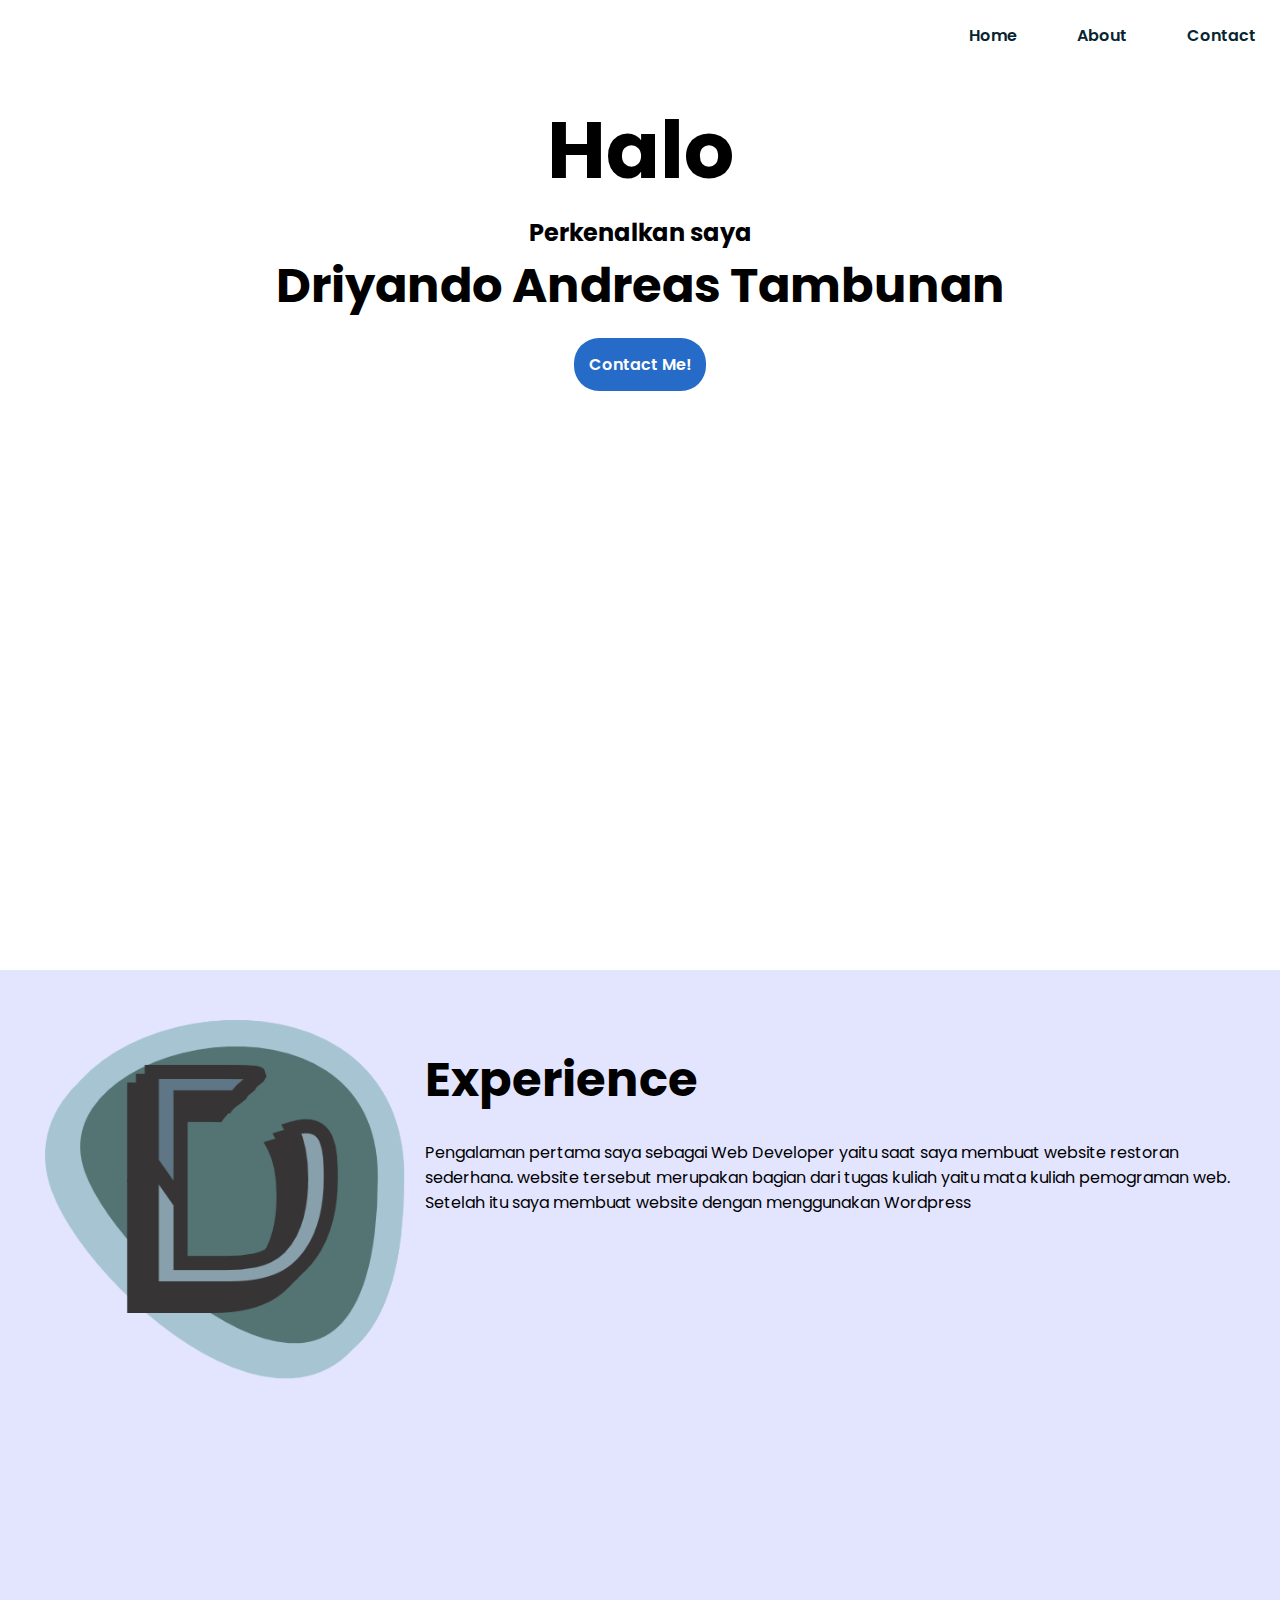
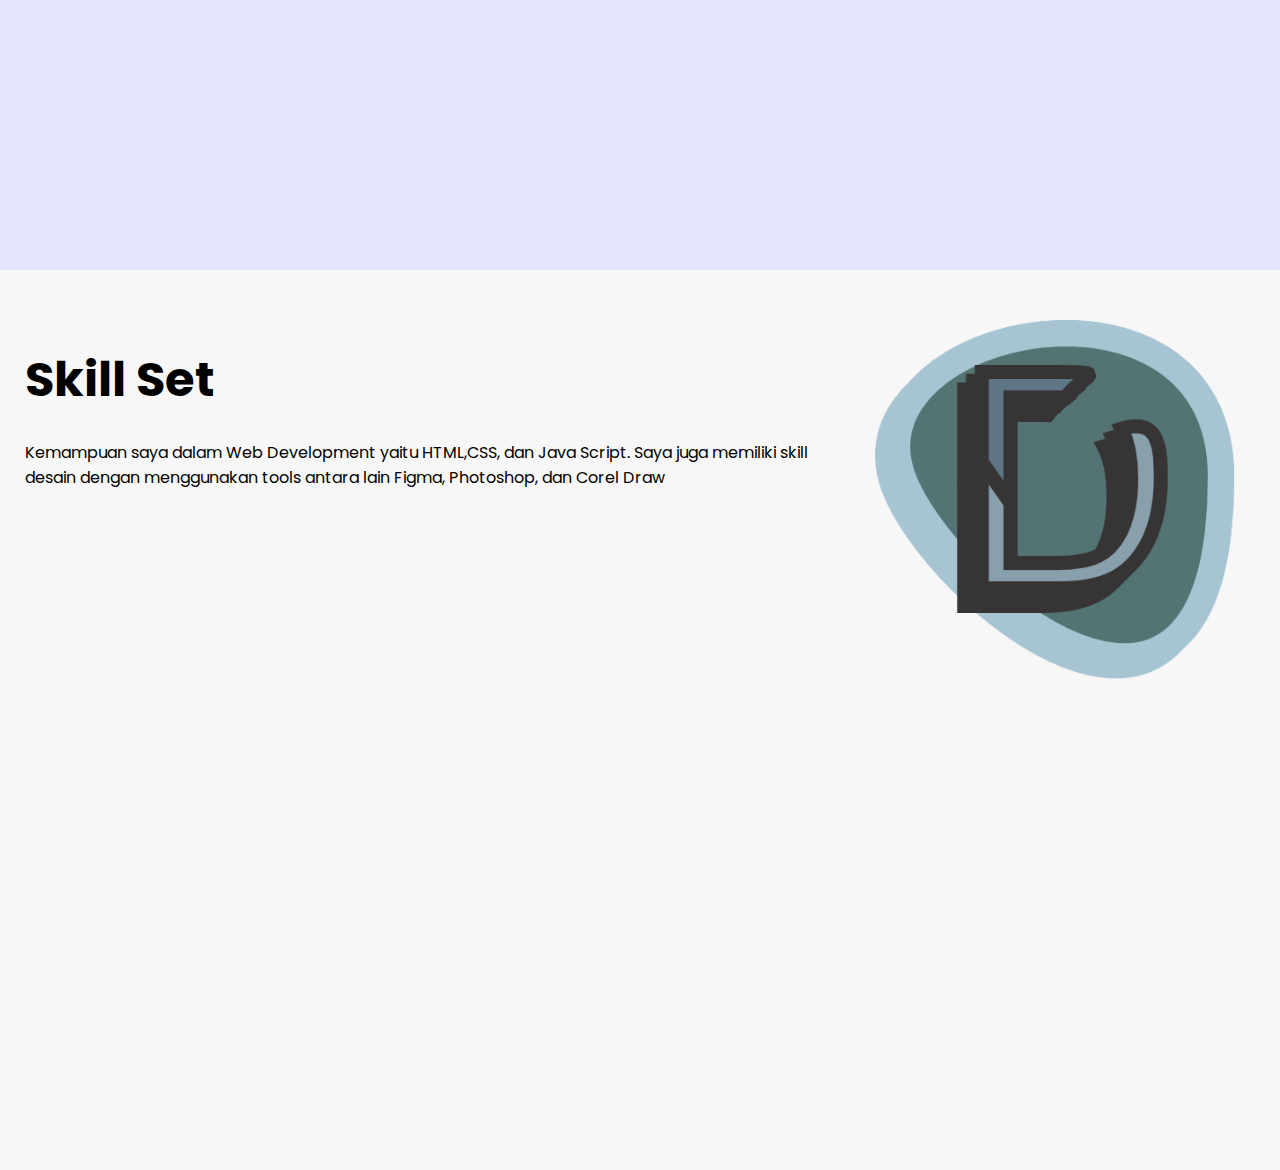
==== commit c9f8e961: "Update Structure" ====
--- a/index.html
+++ b/index.html
@@ -7,10 +7,7 @@
     <link rel="preconnect" href="https://fonts.googleapis.com" />
     <link rel="preconnect" href="https://fonts.gstatic.com" crossorigin />
     <link rel="icon" href="/src/img/icon/dat-1.png" type="image/gif" />
-    <link
-      href="https://fonts.googleapis.com/css2?family=Poppins:wght@300&display=swap"
-      rel="stylesheet"
-    />
+    <link href="https://fonts.googleapis.com/css2?family=Poppins:wght@300&display=swap"rel="stylesheet"/>
     <title>Driyando Andreas Tambunan</title>
     <link rel="stylesheet" href="/src/css/index.css" />
   </head>
--- a/src/css/index.css
+++ b/src/css/index.css
@@ -11,6 +11,7 @@
   list-style: none;
 }
 a{
+  font-weight: 600;
   color: #072531;
   text-decoration: none;
 }
@@ -34,7 +35,7 @@
   transition: 0.7s ease;
 }
 .nav-link:hover{
-  color: #ffff;
+  color: rgb(55, 95, 206);
 }
 h3{
   margin-block-start: 0.5em;
@@ -75,9 +76,10 @@
 }
 .btn-large:hover{
   background-color: #072531;
-  transition: 0.5s ease-in;
+  transition: 0.5s ease-out;
 }
 .btn-wrapper{
+  margin-top: 30px;
   text-align: center;
 }
 .container-flex-secondary{
@@ -105,9 +107,6 @@
   padding-right: 20px;
 }
 @media only screen and (max-width: 640px) {
-  .bar{
-    display: block;
-  }
   .img-responsive{
     width: 300px;
     height: auto;
@@ -150,8 +149,8 @@
   width: 25px;
   height: 3px;
   margin: 5px auto;
-  -webkit-transition: all 0.5s ease-in-out;
-  transition: all 0.5s ease-in-out;
+  -webkit-transition: all 0.3s ease-in-out;
+  transition: all 0.3s ease-in-out;
   background-color: black;
 }
 @media(max-width:768px){
@@ -168,12 +167,12 @@
     transform: translateY(-8px)rotate(-45deg);
   }
   .nav-menu{
-    position: fixed;
+    position: absolute;
     left: -100%;
     top: 70px;
     gap: 0;
     flex-direction: column;
-    background-color: #f7f7f7;
+    background-color: white;
     width: 100%;
     text-align: center;
     transition: 0.5s;
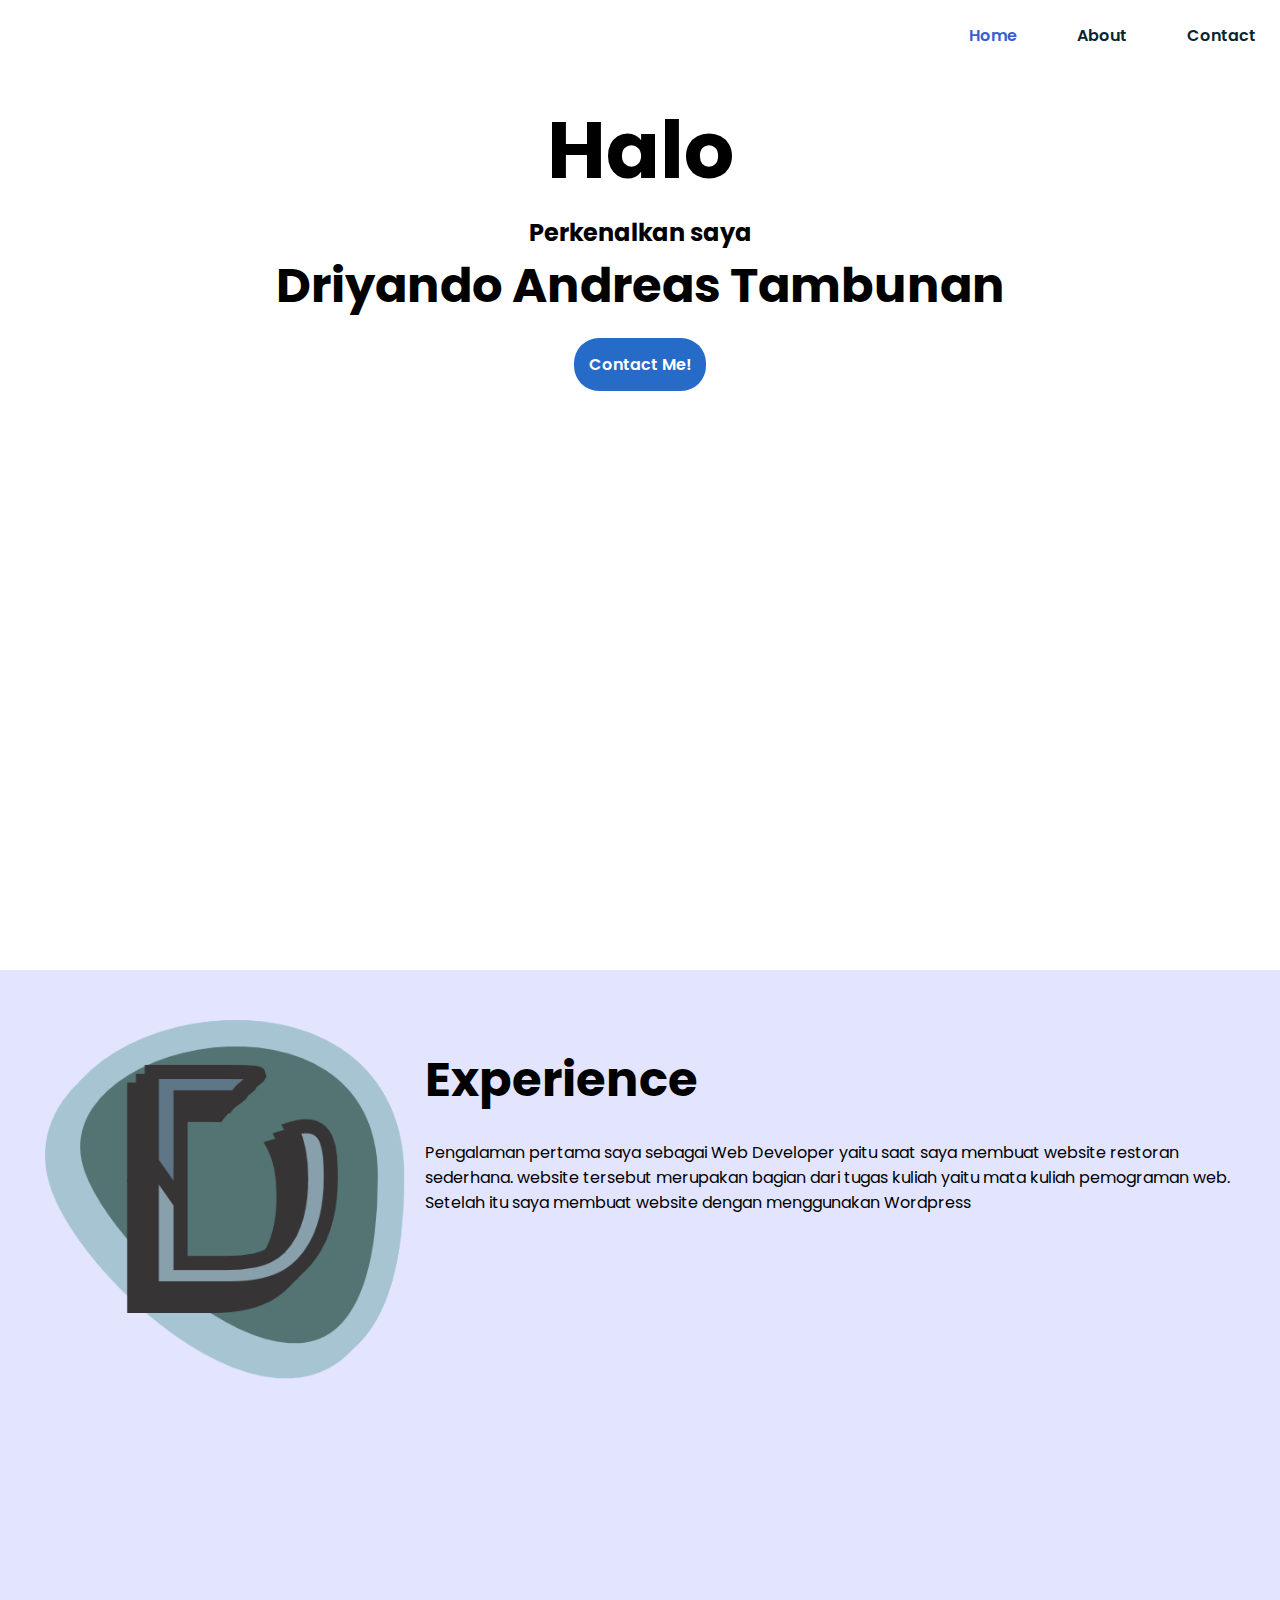
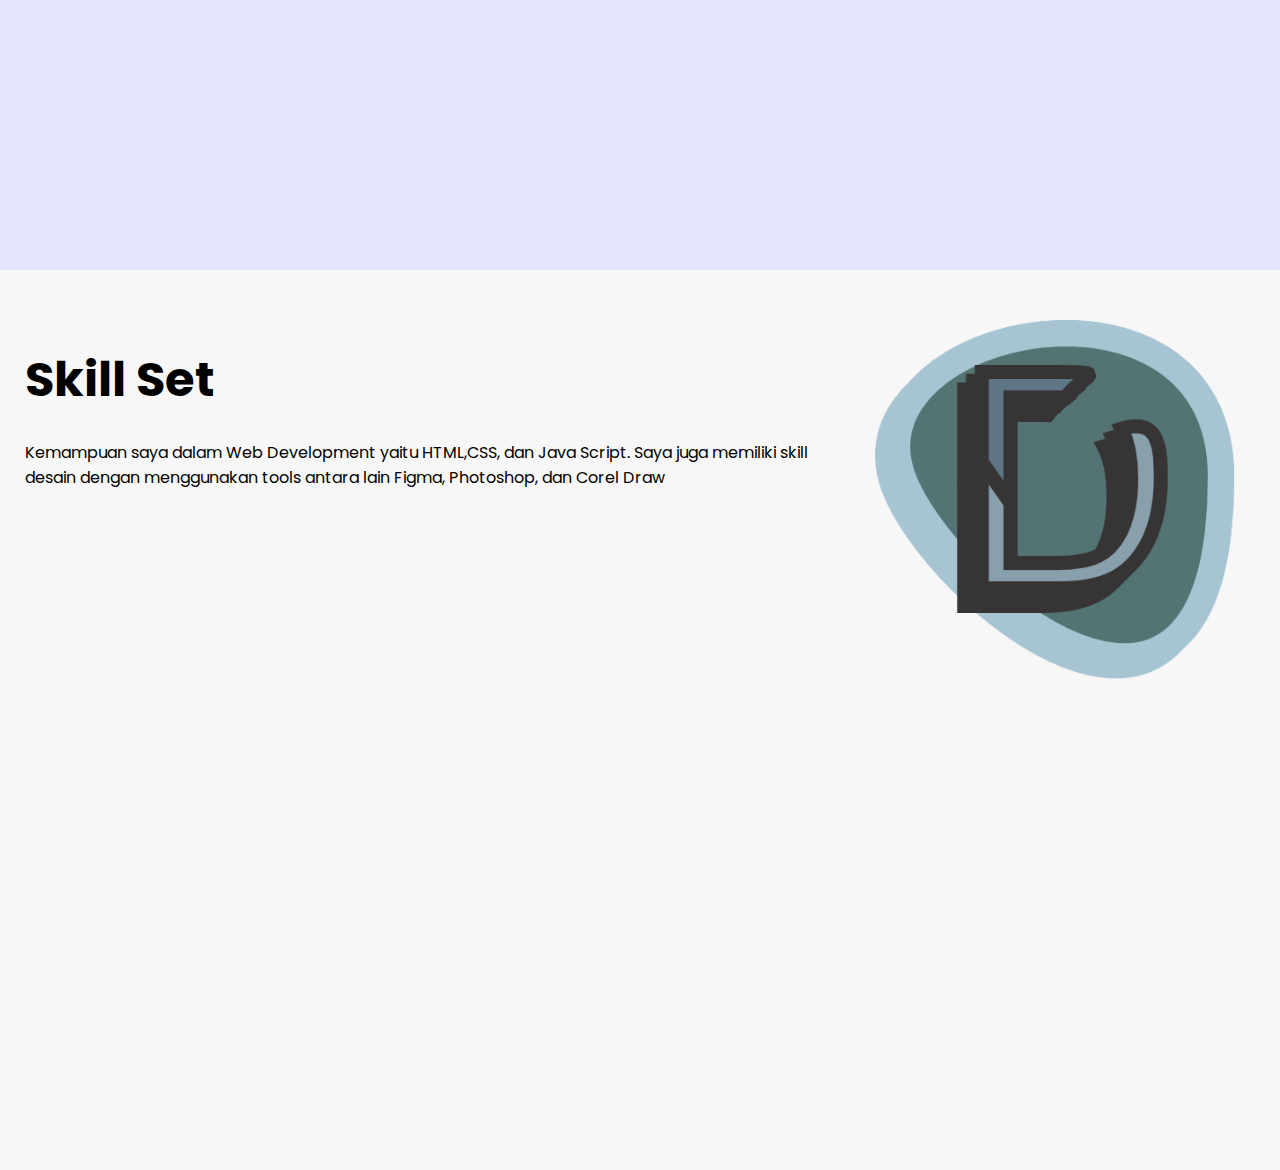
==== commit 859034bb: "Update" ====
--- a/index.html
+++ b/index.html
@@ -15,9 +15,9 @@
     <nav class="navbar">
         <a href="#" class="nav-barnding"></a>
         <ul class="nav-menu">
-          <li class="nav-item"><a href="#" class="nav-link">Home</a></li>
-          <li class="nav-item"><a href="#" class="nav-link">About</a></li>
-          <li class="nav-item"><a href="#" class="nav-link">Contact</a></li>
+          <li class="nav-item"><a href="/index.html" class="nav-link">Home</a></li>
+          <li class="nav-item"><a href="/about.html" class="nav-link">About</a></li>
+          <li class="nav-item"><a href="/contact.html" class="nav-link">Contact</a></li>
         </ul>
       <div class="humberger">
          <span class="bar"></span>
--- a/src/css/index.css
+++ b/src/css/index.css
@@ -106,7 +106,24 @@
   padding-left: 20px;
   padding-right: 20px;
 }
-@media only screen and (max-width: 640px) {
+.actives{
+  color: rgb(55, 95, 206);
+}
+/* humberger menu  */
+.humberger{
+  display: none;
+  cursor: pointer;
+}
+.bar{
+  display: block;
+  width: 25px;
+  height: 3px;
+  margin: 5px auto;
+  -webkit-transition: all 0.3s ease-in-out;
+  transition: all 0.3s ease-in-out;
+  background-color: black;
+}
+@media(max-width:768px){
   .img-responsive{
     width: 300px;
     height: auto;
@@ -128,32 +145,6 @@
     align-self: center;
     flex-direction: column;
   }
-}
-@media only screen and (min-width: 980px) {
-
-  .img-responsive{
-    width: 400px;
-    height: auto;
-    padding-left: 20px;
-    padding-right: 20px;
-  }
-}
-
-/* humberger menu  */
-.humberger{
-  display: none;
-  cursor: pointer;
-}
-.bar{
-  display: block;
-  width: 25px;
-  height: 3px;
-  margin: 5px auto;
-  -webkit-transition: all 0.3s ease-in-out;
-  transition: all 0.3s ease-in-out;
-  background-color: black;
-}
-@media(max-width:768px){
   .humberger{
     display: block;
   }
@@ -172,7 +163,7 @@
     top: 70px;
     gap: 0;
     flex-direction: column;
-    background-color: white;
+    background-color: #ffff;
     width: 100%;
     text-align: center;
     transition: 0.5s;
@@ -183,4 +174,13 @@
   .nav-menu.active{
     left: 0;
   }
-}+  
+}
+@media only screen and (min-width: 980px) {
+  .img-responsive{
+    width: 400px;
+    height: auto;
+    padding-left: 20px;
+    padding-right: 20px;
+  }
+}
